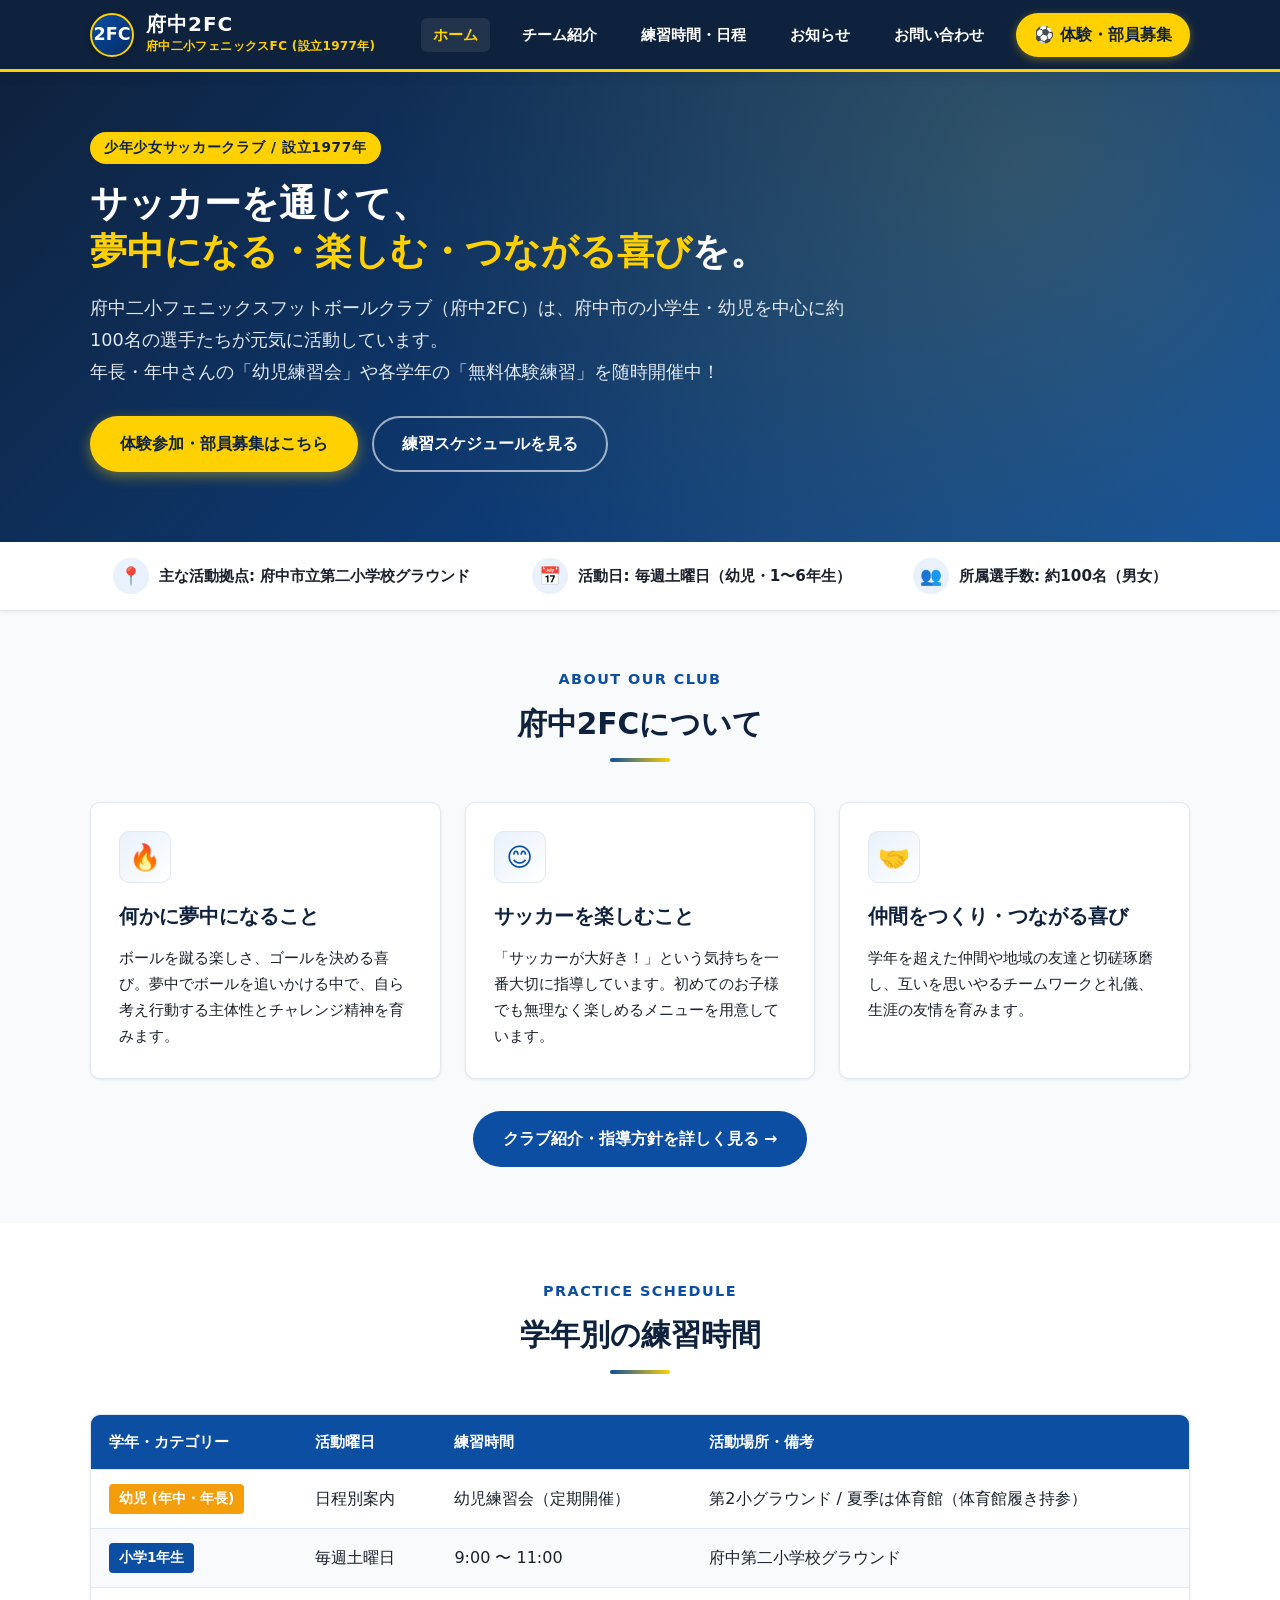
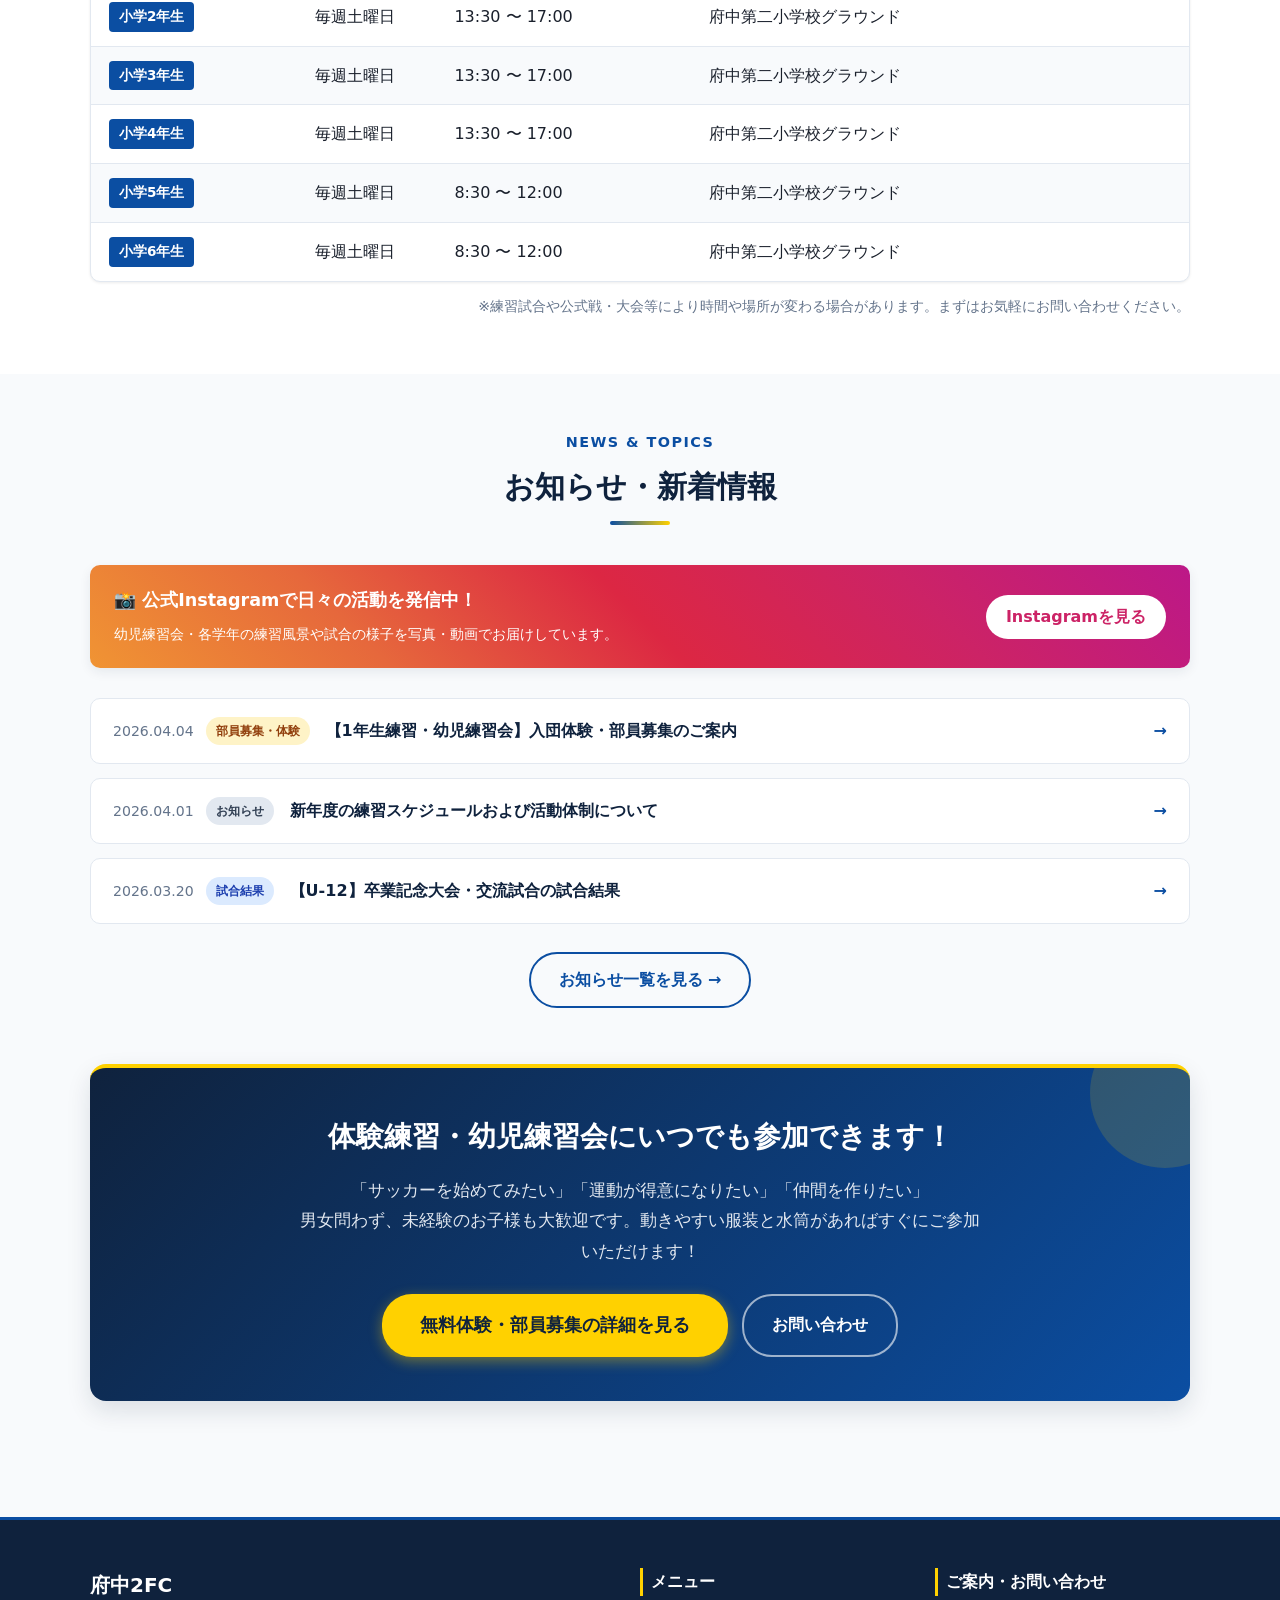
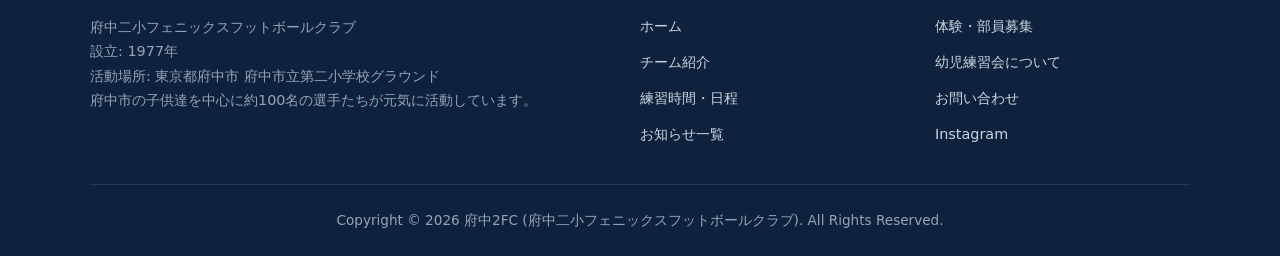
==== index.html @ 6b96bc2d "Add initial website pages for Fuchu 2FC Introduced the core HTML structure for the Fuchu 2FC website" ====
<!DOCTYPE html>
<html lang="ja">
<head>
  <meta charset="UTF-8">
  <meta name="viewport" content="width=device-width, initial-scale=1.0">
  <title>府中2FC | 府中二小フェニックスフットボールクラブ 公式サイト</title>
  <meta name="description" content="府中市の子供達を中心に約100名の選手が元気に活動中！設立1977年のフットボールチーム「府中2FC（府中第二フェニックス）」公式ホームページです。幼児練習会・学年別体験練習受付中！">
  <link rel="stylesheet" href="css/style.css">
</head>
<body>

  <!-- Header -->
  <header class="site-header">
    <div class="header-container">
      <a href="index.html" class="brand-logo">
        <div class="logo-badge">2FC</div>
        <div class="brand-text">
          <span class="club-name">府中2FC</span>
          <span class="club-sub">府中二小フェニックスFC (設立1977年)</span>
        </div>
      </a>
      <button class="mobile-toggle" aria-label="メニュー開閉" aria-expanded="false">☰</button>
      <nav>
        <ul class="nav-menu">
          <li><a href="index.html" class="nav-link active">ホーム</a></li>
          <li><a href="about.html" class="nav-link">チーム紹介</a></li>
          <li><a href="schedule.html" class="nav-link">練習時間・日程</a></li>
          <li><a href="news.html" class="nav-link">お知らせ</a></li>
          <li><a href="contact.html" class="nav-link">お問い合わせ</a></li>
          <li><a href="join.html" class="nav-cta">⚽ 体験・部員募集</a></li>
        </ul>
      </nav>
    </div>
  </header>

  <!-- Hero Section -->
  <section class="hero-section">
    <div class="container">
      <div class="hero-content">
        <span class="hero-badge">少年少女サッカークラブ / 設立1977年</span>
        <h1 class="hero-title">サッカーを通じて、<br><span>夢中になる・楽しむ・つながる喜び</span>を。</h1>
        <p class="hero-desc">
          府中二小フェニックスフットボールクラブ（府中2FC）は、府中市の小学生・幼児を中心に約100名の選手たちが元気に活動しています。<br>
          年長・年中さんの「幼児練習会」や各学年の「無料体験練習」を随時開催中！
        </p>
        <div class="hero-actions">
          <a href="join.html" class="btn btn-primary">体験参加・部員募集はこちら</a>
          <a href="schedule.html" class="btn btn-secondary">練習スケジュールを見る</a>
        </div>
      </div>
    </div>
  </section>

  <!-- Quick Info Bar -->
  <div class="quick-bar">
    <div class="container">
      <div class="quick-bar-inner">
        <div class="quick-item">
          <div class="quick-item-icon">📍</div>
          <span>主な活動拠点: 府中市立第二小学校グラウンド</span>
        </div>
        <div class="quick-item">
          <div class="quick-item-icon">📅</div>
          <span>活動日: 毎週土曜日（幼児・1〜6年生）</span>
        </div>
        <div class="quick-item">
          <div class="quick-item-icon">👥</div>
          <span>所属選手数: 約100名（男女）</span>
        </div>
      </div>
    </div>
  </div>

  <!-- Main Content -->
  <main>
    <!-- Club Concept / Features -->
    <section class="section">
      <div class="container">
        <div class="section-header">
          <div class="section-sub">About Our Club</div>
          <h2 class="section-title">府中2FCについて</h2>
        </div>

        <div class="grid-3">
          <div class="card">
            <div class="card-icon">🔥</div>
            <h3 class="card-title">何かに夢中になること</h3>
            <p class="card-text">
              ボールを蹴る楽しさ、ゴールを決める喜び。夢中でボールを追いかける中で、自ら考え行動する主体性とチャレンジ精神を育みます。
            </p>
          </div>
          <div class="card">
            <div class="card-icon">😊</div>
            <h3 class="card-title">サッカーを楽しむこと</h3>
            <p class="card-text">
              「サッカーが大好き！」という気持ちを一番大切に指導しています。初めてのお子様でも無理なく楽しめるメニューを用意しています。
            </p>
          </div>
          <div class="card">
            <div class="card-icon">🤝</div>
            <h3 class="card-title">仲間をつくり・つながる喜び</h3>
            <p class="card-text">
              学年を超えた仲間や地域の友達と切磋琢磨し、互いを思いやるチームワークと礼儀、生涯の友情を育みます。
            </p>
          </div>
        </div>

        <div style="text-align: center; margin-top: 32px;">
          <a href="about.html" class="btn btn-blue">クラブ紹介・指導方針を詳しく見る →</a>
        </div>
      </div>
    </section>

    <!-- Schedule Overview -->
    <section class="section section-alt">
      <div class="container">
        <div class="section-header">
          <div class="section-sub">Practice Schedule</div>
          <h2 class="section-title">学年別の練習時間</h2>
        </div>

        <div class="schedule-table-wrap">
          <table class="schedule-table">
            <thead>
              <tr>
                <th>学年・カテゴリー</th>
                <th>活動曜日</th>
                <th>練習時間</th>
                <th>活動場所・備考</th>
              </tr>
            </thead>
            <tbody>
              <tr>
                <td><span class="badge-grade badge-kids">幼児 (年中・年長)</span></td>
                <td>日程別案内</td>
                <td>幼児練習会（定期開催）</td>
                <td>第2小グラウンド / 夏季は体育館（体育館履き持参）</td>
              </tr>
              <tr>
                <td><span class="badge-grade">小学1年生</span></td>
                <td>毎週土曜日</td>
                <td>9:00 〜 11:00</td>
                <td>府中第二小学校グラウンド</td>
              </tr>
              <tr>
                <td><span class="badge-grade">小学2年生</span></td>
                <td>毎週土曜日</td>
                <td>13:30 〜 17:00</td>
                <td>府中第二小学校グラウンド</td>
              </tr>
              <tr>
                <td><span class="badge-grade">小学3年生</span></td>
                <td>毎週土曜日</td>
                <td>13:30 〜 17:00</td>
                <td>府中第二小学校グラウンド</td>
              </tr>
              <tr>
                <td><span class="badge-grade">小学4年生</span></td>
                <td>毎週土曜日</td>
                <td>13:30 〜 17:00</td>
                <td>府中第二小学校グラウンド</td>
              </tr>
              <tr>
                <td><span class="badge-grade">小学5年生</span></td>
                <td>毎週土曜日</td>
                <td>8:30 〜 12:00</td>
                <td>府中第二小学校グラウンド</td>
              </tr>
              <tr>
                <td><span class="badge-grade">小学6年生</span></td>
                <td>毎週土曜日</td>
                <td>8:30 〜 12:00</td>
                <td>府中第二小学校グラウンド</td>
              </tr>
            </tbody>
          </table>
        </div>
        <p style="font-size: 0.88rem; color: var(--text-muted); margin-top: 12px; text-align: right;">
          ※練習試合や公式戦・大会等により時間や場所が変わる場合があります。まずはお気軽にお問い合わせください。
        </p>
      </div>
    </section>

    <!-- News / Articles -->
    <section class="section">
      <div class="container">
        <div class="section-header">
          <div class="section-sub">News & Topics</div>
          <h2 class="section-title">お知らせ・新着情報</h2>
        </div>

        <!-- Instagram SNS Banner -->
        <div class="sns-banner">
          <div>
            <strong style="font-size: 1.1rem; display: block; margin-bottom: 4px;">📸 公式Instagramで日々の活動を発信中！</strong>
            <span style="font-size: 0.9rem;">幼児練習会・各学年の練習風景や試合の様子を写真・動画でお届けしています。</span>
          </div>
          <a href="https://www.instagram.com/" target="_blank" rel="noopener noreferrer">Instagramを見る</a>
        </div>

        <div class="news-list">
          <a href="posts/join-trial.html" class="news-item">
            <div class="news-meta">
              <span class="news-date">2026.04.04</span>
              <span class="news-tag tag-recruit">部員募集・体験</span>
            </div>
            <div class="news-title">【1年生練習・幼児練習会】入団体験・部員募集のご案内</div>
            <span class="news-arrow">→</span>
          </a>

          <a href="news.html" class="news-item">
            <div class="news-meta">
              <span class="news-date">2026.04.01</span>
              <span class="news-tag tag-info">お知らせ</span>
            </div>
            <div class="news-title">新年度の練習スケジュールおよび活動体制について</div>
            <span class="news-arrow">→</span>
          </a>

          <a href="news.html" class="news-item">
            <div class="news-meta">
              <span class="news-date">2026.03.20</span>
              <span class="news-tag tag-match">試合結果</span>
            </div>
            <div class="news-title">【U-12】卒業記念大会・交流試合の試合結果</div>
            <span class="news-arrow">→</span>
          </a>
        </div>

        <div style="text-align: center; margin-top: 28px;">
          <a href="news.html" class="btn btn-secondary" style="color: var(--primary); border-color: var(--primary);">お知らせ一覧を見る →</a>
        </div>
      </div>
    </section>

    <!-- CTA Section -->
    <section class="section" style="padding-top: 0;">
      <div class="container">
        <div class="cta-box">
          <h2 class="cta-title">体験練習・幼児練習会にいつでも参加できます！</h2>
          <p class="cta-text">
            「サッカーを始めてみたい」「運動が得意になりたい」「仲間を作りたい」<br>
            男女問わず、未経験のお子様も大歓迎です。動きやすい服装と水筒があればすぐにご参加いただけます！
          </p>
          <div style="display: flex; justify-content: center; gap: 14px; flex-wrap: wrap;">
            <a href="join.html" class="btn btn-primary" style="font-size: 1.1rem; padding: 14px 36px;">無料体験・部員募集の詳細を見る</a>
            <a href="contact.html" class="btn btn-secondary">お問い合わせ</a>
          </div>
        </div>
      </div>
    </section>
  </main>

  <!-- Footer -->
  <footer class="site-footer">
    <div class="container">
      <div class="footer-grid">
        <div class="footer-brand">
          <h3>府中2FC</h3>
          <p>
            府中二小フェニックスフットボールクラブ<br>
            設立: 1977年<br>
            活動場所: 東京都府中市 府中市立第二小学校グラウンド<br>
            府中市の子供達を中心に約100名の選手たちが元気に活動しています。
          </p>
        </div>
        <div>
          <h4 class="footer-heading">メニュー</h4>
          <ul class="footer-links">
            <li><a href="index.html">ホーム</a></li>
            <li><a href="about.html">チーム紹介</a></li>
            <li><a href="schedule.html">練習時間・日程</a></li>
            <li><a href="news.html">お知らせ一覧</a></li>
          </ul>
        </div>
        <div>
          <h4 class="footer-heading">ご案内・お問い合わせ</h4>
          <ul class="footer-links">
            <li><a href="join.html">体験・部員募集</a></li>
            <li><a href="posts/join-trial.html">幼児練習会について</a></li>
            <li><a href="contact.html">お問い合わせ</a></li>
            <li><a href="https://www.instagram.com/" target="_blank" rel="noopener noreferrer">Instagram</a></li>
          </ul>
        </div>
      </div>
      <div class="footer-bottom">
        <p>Copyright &copy; 2026 府中2FC (府中二小フェニックスフットボールクラブ). All Rights Reserved.</p>
      </div>
    </div>
  </footer>

  <script src="js/main.js"></script>
</body>
</html>
---- css/style.css ----
/* ==========================================================================
   府中2FC (府中第二フェニックス) 公式ホームページ スタイルシート
   カラーパレット:
   - Primary: #0B4EA2 (Phoenix Royal Blue)
   - Secondary: #FFD100 (Phoenix Yellow)
   - Accent Dark: #0F223D (Deep Navy)
   - Base Dark: #1A202C (Charcoal Text)
   - Base Light: #F8FAFC (Light Gray BG)
   - Border: #E2E8F0
   ========================================================================== */

:root {
  --primary: #0B4EA2;
  --primary-hover: #083c7d;
  --primary-light: #e8f1fc;
  --secondary: #FFD100;
  --secondary-hover: #e6bd00;
  --accent-dark: #0F223D;
  --text-main: #1A202C;
  --text-muted: #64748B;
  --bg-light: #F8FAFC;
  --bg-white: #FFFFFF;
  --border-color: #E2E8F0;
  --success: #2E7D32;
  --shadow-sm: 0 1px 3px rgba(0, 0, 0, 0.08);
  --shadow-md: 0 4px 12px rgba(15, 34, 61, 0.08);
  --shadow-lg: 0 10px 25px rgba(15, 34, 61, 0.12);
  --radius-sm: 6px;
  --radius-md: 10px;
  --radius-lg: 16px;
  --font-family: system-ui, -apple-system, BlinkMacSystemFont, "Segoe UI", Roboto, "Hiragino Sans", "Noto Sans JP", sans-serif;
}

*, *::before, *::after {
  box-sizing: border-box;
  margin: 0;
  padding: 0;
}

body {
  font-family: var(--font-family);
  color: var(--text-main);
  background-color: var(--bg-light);
  line-height: 1.75;
  font-size: 16px;
  -webkit-font-smoothing: antialiased;
}

a {
  color: var(--primary);
  text-decoration: none;
  transition: all 0.2s ease;
}

a:hover {
  color: var(--primary-hover);
}

img {
  max-width: 100%;
  height: auto;
  display: block;
}

ul, ol {
  list-style-position: inside;
}

.container {
  width: 100%;
  max-width: 1140px;
  margin: 0 auto;
  padding: 0 20px;
}

/* ==========================================================================
   Header & Navigation
   ========================================================================== */
.site-header {
  background-color: var(--accent-dark);
  position: sticky;
  top: 0;
  z-index: 100;
  box-shadow: var(--shadow-md);
  border-bottom: 3px solid var(--secondary);
}

.header-container {
  display: flex;
  align-items: center;
  justify-content: space-between;
  padding: 12px 20px;
  max-width: 1140px;
  margin: 0 auto;
}

.brand-logo {
  display: flex;
  align-items: center;
  gap: 12px;
  text-decoration: none;
}

.logo-badge {
  background: linear-gradient(135deg, var(--primary), #002b66);
  border: 2px solid var(--secondary);
  color: #fff;
  font-weight: 900;
  font-size: 1.1rem;
  width: 44px;
  height: 44px;
  border-radius: 50%;
  display: flex;
  align-items: center;
  justify-content: center;
  box-shadow: 0 2px 6px rgba(0,0,0,0.3);
}

.brand-text {
  display: flex;
  flex-direction: column;
}

.club-name {
  color: #FFFFFF;
  font-weight: 800;
  font-size: 1.25rem;
  letter-spacing: 0.05em;
  line-height: 1.2;
}

.club-sub {
  color: var(--secondary);
  font-size: 0.75rem;
  font-weight: 600;
  letter-spacing: 0.03em;
}

/* Navigation Menu */
.nav-menu {
  display: flex;
  align-items: center;
  gap: 20px;
  list-style: none;
}

.nav-link {
  color: #FFFFFF;
  font-weight: 600;
  font-size: 0.95rem;
  padding: 8px 12px;
  border-radius: var(--radius-sm);
  transition: all 0.2s ease;
}

.nav-link:hover, .nav-link.active {
  color: var(--secondary);
  background-color: rgba(255, 255, 255, 0.08);
}

.nav-cta {
  background-color: var(--secondary);
  color: var(--accent-dark) !important;
  font-weight: 700;
  padding: 8px 18px;
  border-radius: 30px;
  display: inline-flex;
  align-items: center;
  gap: 6px;
  box-shadow: 0 2px 8px rgba(255, 209, 0, 0.35);
  transition: transform 0.2s, background-color 0.2s;
}

.nav-cta:hover {
  background-color: var(--secondary-hover);
  transform: translateY(-2px);
}

/* Mobile Menu Toggle */
.mobile-toggle {
  display: none;
  background: none;
  border: none;
  color: #fff;
  font-size: 1.6rem;
  cursor: pointer;
  padding: 6px;
}

/* ==========================================================================
   Hero Section
   ========================================================================== */
.hero-section {
  background: linear-gradient(135deg, var(--accent-dark) 0%, var(--primary) 100%);
  color: #FFFFFF;
  padding: 60px 0 70px;
  position: relative;
  overflow: hidden;
}

.hero-section::before {
  content: "";
  position: absolute;
  top: 0; left: 0; right: 0; bottom: 0;
  background: radial-gradient(circle at 80% 20%, rgba(255, 209, 0, 0.15) 0%, transparent 60%);
  pointer-events: none;
}

.hero-content {
  position: relative;
  z-index: 2;
  max-width: 780px;
}

.hero-badge {
  display: inline-block;
  background-color: var(--secondary);
  color: var(--accent-dark);
  font-weight: 800;
  font-size: 0.85rem;
  padding: 4px 14px;
  border-radius: 20px;
  margin-bottom: 16px;
  text-transform: uppercase;
  letter-spacing: 0.05em;
}

.hero-title {
  font-size: 2.3rem;
  font-weight: 900;
  line-height: 1.3;
  margin-bottom: 18px;
  color: #FFFFFF;
}

.hero-title span {
  color: var(--secondary);
}

.hero-desc {
  font-size: 1.1rem;
  line-height: 1.8;
  margin-bottom: 28px;
  color: #E2E8F0;
}

.hero-actions {
  display: flex;
  flex-wrap: wrap;
  gap: 14px;
}

.btn {
  display: inline-flex;
  align-items: center;
  justify-content: center;
  font-weight: 700;
  font-size: 1rem;
  padding: 12px 28px;
  border-radius: 30px;
  text-decoration: none;
  transition: all 0.2s ease;
  cursor: pointer;
  border: 2px solid transparent;
  min-height: 48px;
}

.btn-primary {
  background-color: var(--secondary);
  color: var(--accent-dark);
  box-shadow: 0 4px 14px rgba(255, 209, 0, 0.4);
}

.btn-primary:hover {
  background-color: var(--secondary-hover);
  color: var(--accent-dark);
  transform: translateY(-2px);
}

.btn-secondary {
  background-color: transparent;
  color: #FFFFFF;
  border-color: rgba(255, 255, 255, 0.6);
}

.btn-secondary:hover {
  background-color: rgba(255, 255, 255, 0.15);
  color: #FFFFFF;
  border-color: #FFFFFF;
}

.btn-blue {
  background-color: var(--primary);
  color: #FFFFFF;
}

.btn-blue:hover {
  background-color: var(--primary-hover);
  color: #FFFFFF;
}

/* ==========================================================================
   Quick Info Bar
   ========================================================================== */
.quick-bar {
  background-color: #FFFFFF;
  border-bottom: 1px solid var(--border-color);
  padding: 16px 0;
  box-shadow: var(--shadow-sm);
}

.quick-bar-inner {
  display: flex;
  flex-wrap: wrap;
  align-items: center;
  justify-content: space-around;
  gap: 16px;
  text-align: center;
}

.quick-item {
  display: flex;
  align-items: center;
  gap: 10px;
  font-size: 0.95rem;
  font-weight: 600;
}

.quick-item-icon {
  width: 36px;
  height: 36px;
  background-color: var(--primary-light);
  color: var(--primary);
  border-radius: 50%;
  display: flex;
  align-items: center;
  justify-content: center;
  font-size: 1.1rem;
}

/* ==========================================================================
   Section Styles
   ========================================================================== */
.section {
  padding: 56px 0;
}

.section-alt {
  background-color: #FFFFFF;
}

.section-header {
  text-align: center;
  margin-bottom: 40px;
}

.section-sub {
  color: var(--primary);
  font-weight: 700;
  font-size: 0.9rem;
  letter-spacing: 0.1em;
  text-transform: uppercase;
  margin-bottom: 6px;
}

.section-title {
  font-size: 1.85rem;
  font-weight: 800;
  color: var(--accent-dark);
  position: relative;
  display: inline-block;
  padding-bottom: 12px;
}

.section-title::after {
  content: "";
  position: absolute;
  bottom: 0;
  left: 50%;
  transform: translateX(-50%);
  width: 60px;
  height: 4px;
  background: linear-gradient(90deg, var(--primary), var(--secondary));
  border-radius: 2px;
}

/* ==========================================================================
   Cards & Grids
   ========================================================================== */
.grid-2 {
  display: grid;
  grid-template-columns: repeat(auto-fit, minmax(300px, 1fr));
  gap: 24px;
}

.grid-3 {
  display: grid;
  grid-template-columns: repeat(auto-fit, minmax(280px, 1fr));
  gap: 24px;
}

.card {
  background-color: #FFFFFF;
  border-radius: var(--radius-md);
  padding: 28px;
  border: 1px solid var(--border-color);
  box-shadow: var(--shadow-sm);
  transition: transform 0.2s, box-shadow 0.2s;
}

.card:hover {
  transform: translateY(-3px);
  box-shadow: var(--shadow-md);
}

.card-icon {
  width: 52px;
  height: 52px;
  background: linear-gradient(135deg, var(--primary-light), #fff);
  color: var(--primary);
  border-radius: var(--radius-md);
  display: flex;
  align-items: center;
  justify-content: center;
  font-size: 1.6rem;
  margin-bottom: 16px;
  border: 1px solid var(--border-color);
}

.card-title {
  font-size: 1.25rem;
  font-weight: 700;
  color: var(--accent-dark);
  margin-bottom: 12px;
}

.card-text {
  color: var(--text-main);
  font-size: 0.95rem;
  line-height: 1.7;
}

/* Timetable Table */
.schedule-table-wrap {
  overflow-x: auto;
  background-color: #FFFFFF;
  border-radius: var(--radius-md);
  border: 1px solid var(--border-color);
  box-shadow: var(--shadow-sm);
}

.schedule-table {
  width: 100%;
  border-collapse: collapse;
  text-align: left;
  min-width: 560px;
}

.schedule-table th, .schedule-table td {
  padding: 14px 18px;
  border-bottom: 1px solid var(--border-color);
}

.schedule-table th {
  background-color: var(--primary);
  color: #FFFFFF;
  font-weight: 700;
  font-size: 0.95rem;
}

.schedule-table tr:last-child td {
  border-bottom: none;
}

.schedule-table tr:nth-child(even) td {
  background-color: var(--bg-light);
}

.badge-grade {
  display: inline-block;
  background-color: var(--primary);
  color: #FFFFFF;
  padding: 3px 10px;
  border-radius: 4px;
  font-size: 0.85rem;
  font-weight: 700;
}

.badge-kids {
  background-color: #f59e0b;
}

/* ==========================================================================
   News / Posts List
   ========================================================================== */
.news-list {
  display: flex;
  flex-direction: column;
  gap: 14px;
}

.news-item {
  background-color: #FFFFFF;
  border: 1px solid var(--border-color);
  border-radius: var(--radius-md);
  padding: 18px 22px;
  display: flex;
  align-items: center;
  justify-content: space-between;
  gap: 16px;
  transition: all 0.2s ease;
  text-decoration: none;
}

.news-item:hover {
  border-color: var(--primary);
  box-shadow: var(--shadow-sm);
  transform: translateX(4px);
}

.news-meta {
  display: flex;
  align-items: center;
  gap: 12px;
  flex-shrink: 0;
}

.news-date {
  color: var(--text-muted);
  font-size: 0.88rem;
  font-weight: 500;
}

.news-tag {
  font-size: 0.78rem;
  font-weight: 700;
  padding: 3px 10px;
  border-radius: 20px;
}

.tag-recruit {
  background-color: #FEF3C7;
  color: #92400E;
}

.tag-match {
  background-color: #DBEAFE;
  color: #1E40AF;
}

.tag-info {
  background-color: #E2E8F0;
  color: #334155;
}

.news-title {
  font-size: 1rem;
  font-weight: 700;
  color: var(--accent-dark);
  flex-grow: 1;
}

.news-arrow {
  color: var(--primary);
  font-weight: bold;
}

/* ==========================================================================
   Call to Action (CTA) Box
   ========================================================================== */
.cta-box {
  background: linear-gradient(135deg, var(--accent-dark), var(--primary));
  color: #FFFFFF;
  border-radius: var(--radius-lg);
  padding: 44px 32px;
  text-align: center;
  position: relative;
  overflow: hidden;
  box-shadow: var(--shadow-lg);
  border-top: 4px solid var(--secondary);
}

.cta-box::before {
  content: "";
  position: absolute;
  top: -50px; right: -50px;
  width: 150px; height: 150px;
  background-color: rgba(255, 209, 0, 0.15);
  border-radius: 50%;
}

.cta-title {
  font-size: 1.75rem;
  font-weight: 800;
  margin-bottom: 14px;
  color: #FFFFFF;
}

.cta-text {
  font-size: 1.05rem;
  color: #E2E8F0;
  max-width: 680px;
  margin: 0 auto 28px;
  line-height: 1.8;
}

/* ==========================================================================
   Footer
   ========================================================================== */
.site-footer {
  background-color: var(--accent-dark);
  color: #94A3B8;
  padding: 48px 0 24px;
  border-top: 3px solid var(--primary);
  margin-top: 60px;
}

.footer-grid {
  display: grid;
  grid-template-columns: 2fr 1fr 1fr;
  gap: 40px;
  margin-bottom: 36px;
}

.footer-brand h3 {
  color: #FFFFFF;
  font-size: 1.25rem;
  font-weight: 800;
  margin-bottom: 12px;
}

.footer-brand p {
  font-size: 0.9rem;
  line-height: 1.7;
}

.footer-heading {
  color: #FFFFFF;
  font-size: 1rem;
  font-weight: 700;
  margin-bottom: 16px;
  border-left: 3px solid var(--secondary);
  padding-left: 8px;
}

.footer-links {
  list-style: none;
  display: flex;
  flex-direction: column;
  gap: 8px;
}

.footer-links a {
  color: #CBD5E1;
  font-size: 0.9rem;
  transition: color 0.2s;
}

.footer-links a:hover {
  color: var(--secondary);
}

.footer-bottom {
  text-align: center;
  padding-top: 24px;
  border-top: 1px solid rgba(255, 255, 255, 0.1);
  font-size: 0.85rem;
}

/* ==========================================================================
   Page Specific Details & Content Sections
   ========================================================================== */
.page-header {
  background: linear-gradient(135deg, var(--accent-dark), var(--primary));
  color: #FFFFFF;
  padding: 40px 0;
  text-align: center;
  border-bottom: 3px solid var(--secondary);
}

.page-header h1 {
  font-size: 2rem;
  font-weight: 800;
  margin-bottom: 8px;
}

.page-header p {
  color: #E2E8F0;
  font-size: 1rem;
}

.content-block {
  background-color: #FFFFFF;
  border-radius: var(--radius-md);
  padding: 32px;
  margin-bottom: 28px;
  border: 1px solid var(--border-color);
  box-shadow: var(--shadow-sm);
}

.content-block h2 {
  font-size: 1.4rem;
  font-weight: 800;
  color: var(--accent-dark);
  margin-bottom: 16px;
  padding-bottom: 8px;
  border-bottom: 2px solid var(--primary-light);
}

.content-block h3 {
  font-size: 1.15rem;
  font-weight: 700;
  color: var(--primary);
  margin: 20px 0 10px;
}

/* Instagram Highlight Banner */
.sns-banner {
  background: linear-gradient(45deg, #f09433 0%, #e6683c 25%, #dc2743 50%, #cc2366 75%, #bc1888 100%);
  color: #FFFFFF;
  padding: 20px 24px;
  border-radius: var(--radius-md);
  display: flex;
  align-items: center;
  justify-content: space-between;
  gap: 16px;
  margin-bottom: 30px;
  box-shadow: var(--shadow-md);
}

.sns-banner a {
  background-color: #FFFFFF;
  color: #cc2366;
  font-weight: 800;
  padding: 8px 20px;
  border-radius: 30px;
}

.sns-banner a:hover {
  background-color: #F8FAFC;
  transform: translateY(-2px);
}

/* ==========================================================================
   Responsive Breakpoints
   ========================================================================== */
@media (max-width: 868px) {
  .nav-menu {
    display: none;
    flex-direction: column;
    position: absolute;
    top: 100%;
    left: 0;
    right: 0;
    background-color: var(--accent-dark);
    padding: 20px;
    gap: 12px;
    border-top: 1px solid rgba(255, 255, 255, 0.1);
    box-shadow: var(--shadow-lg);
  }

  .nav-menu.is-active {
    display: flex;
  }

  .mobile-toggle {
    display: block;
  }

  .hero-title {
    font-size: 1.8rem;
  }

  .footer-grid {
    grid-template-columns: 1fr;
    gap: 24px;
  }

  .news-item {
    flex-direction: column;
    align-items: flex-start;
  }
}
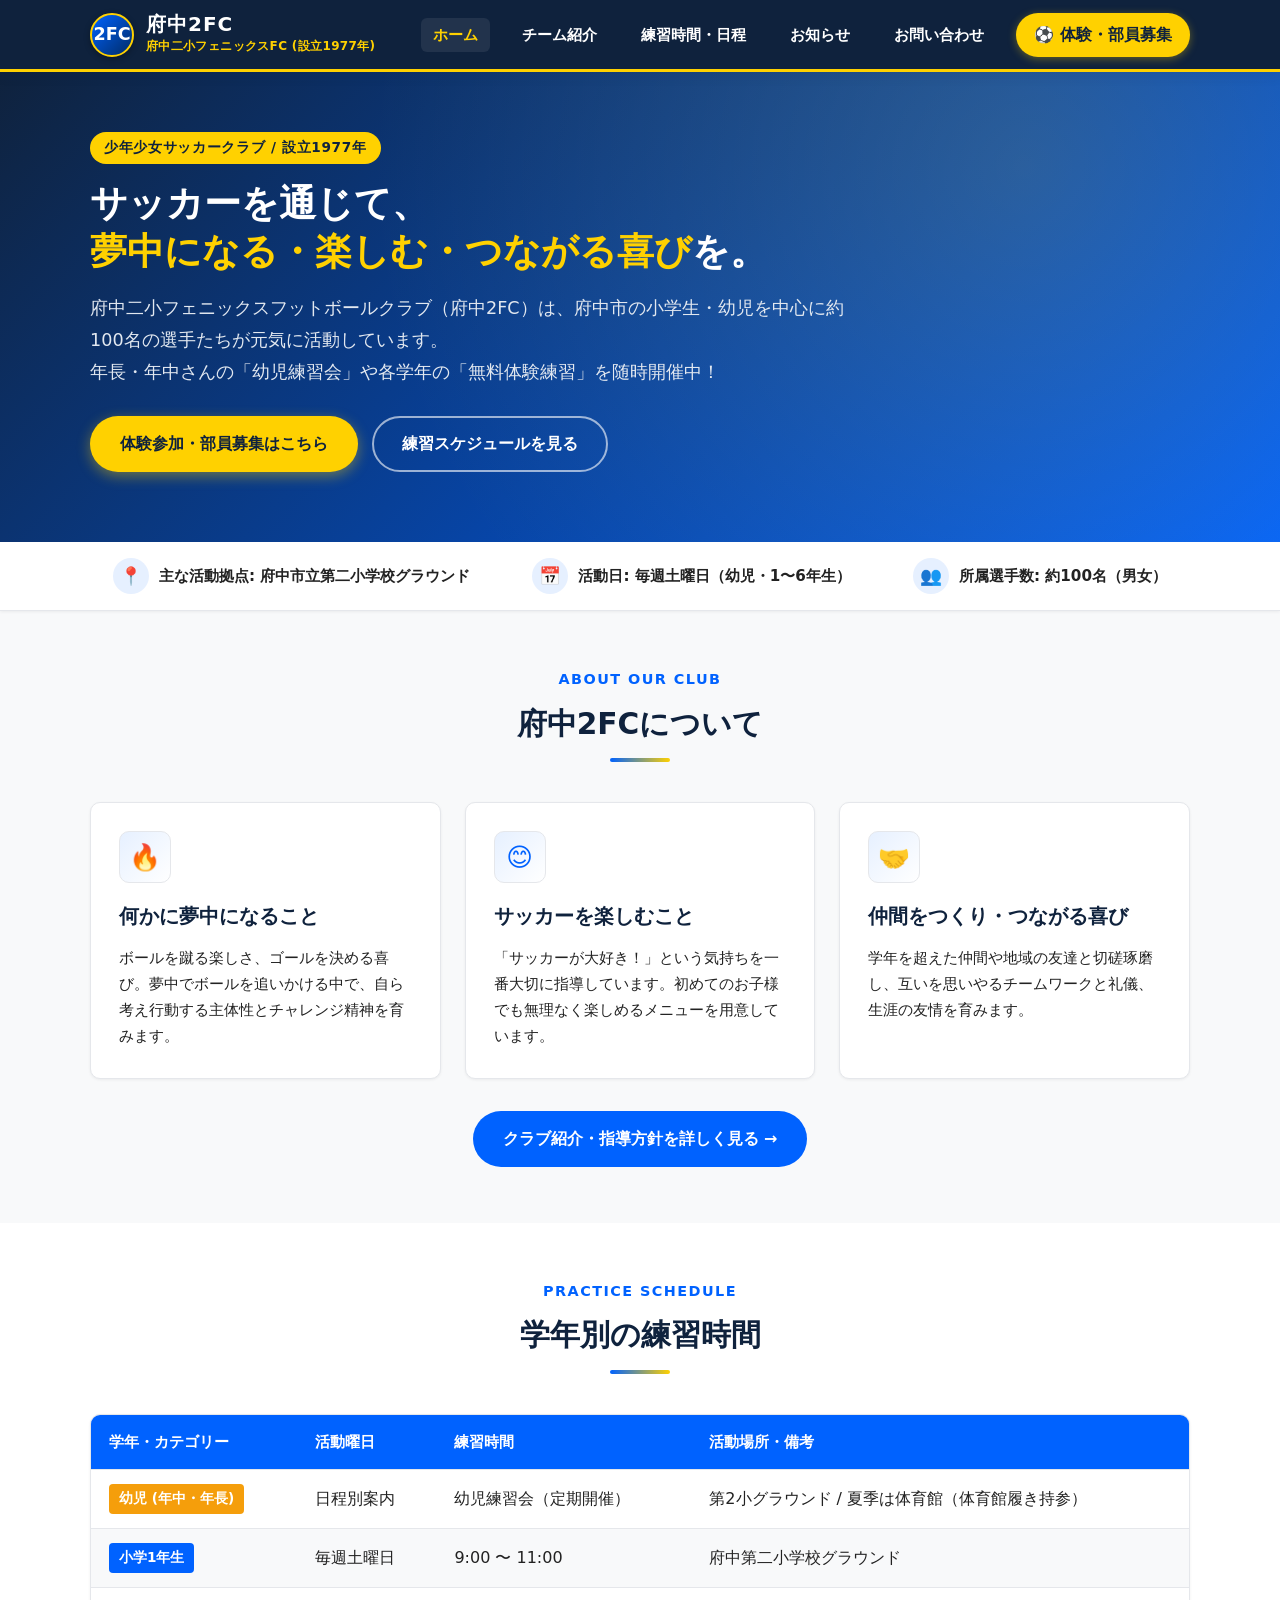
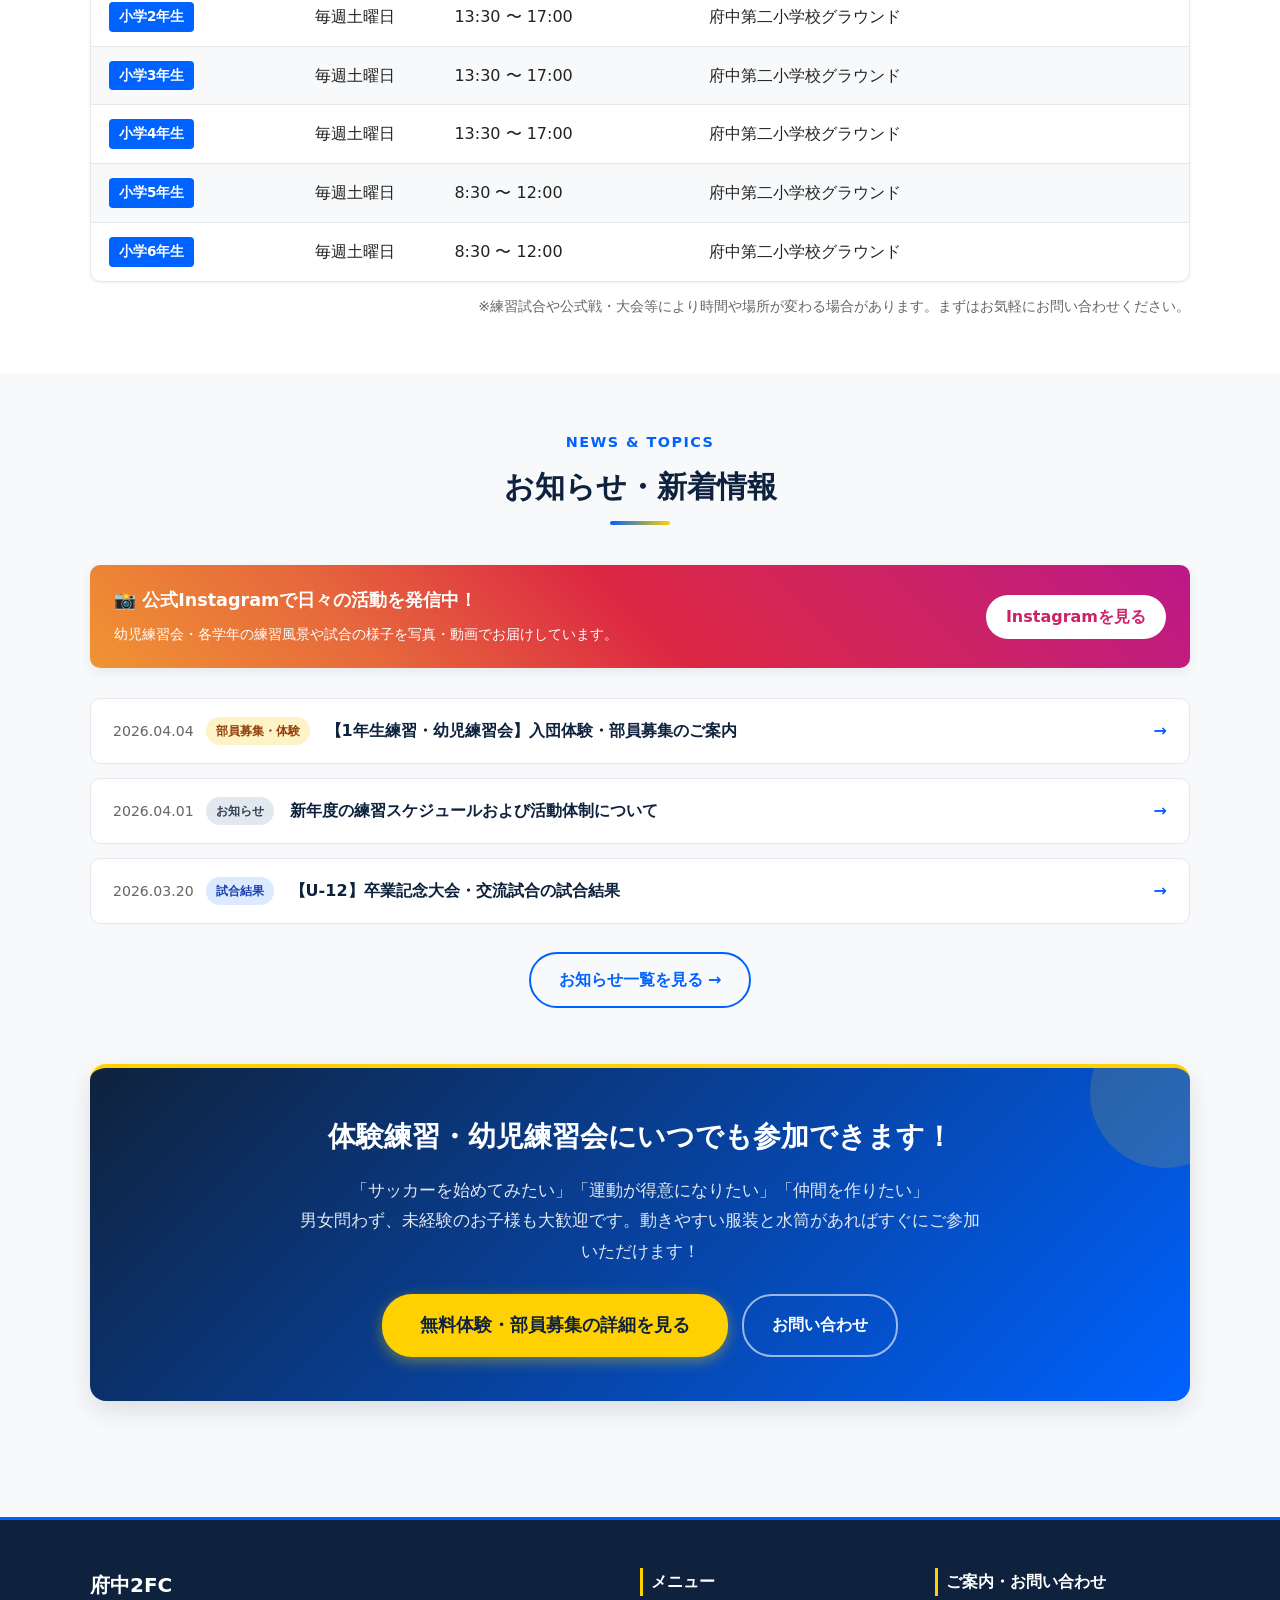
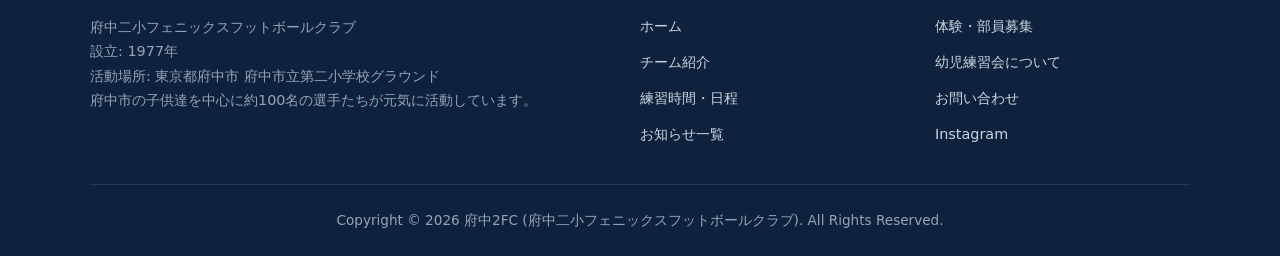
==== commit 5f8dcf76: "deploy: sync from hp-proc (41f7892)" ====
--- a/index.html
+++ b/index.html
@@ -123,10 +123,10 @@
           <table class="schedule-table">
             <thead>
               <tr>
-                <th>学年・カテゴリー</th>
-                <th>活動曜日</th>
-                <th>練習時間</th>
-                <th>活動場所・備考</th>
+                <th scope="col">学年・カテゴリー</th>
+                <th scope="col">活動曜日</th>
+                <th scope="col">練習時間</th>
+                <th scope="col">活動場所・備考</th>
               </tr>
             </thead>
             <tbody>
@@ -199,6 +199,7 @@
         </div>
 
         <div class="news-list">
+          <!-- POSTS:START -->
           <a href="posts/join-trial.html" class="news-item">
             <div class="news-meta">
               <span class="news-date">2026.04.04</span>
@@ -225,6 +226,7 @@
             <div class="news-title">【U-12】卒業記念大会・交流試合の試合結果</div>
             <span class="news-arrow">→</span>
           </a>
+          <!-- POSTS:END -->
         </div>
 
         <div style="text-align: center; margin-top: 28px;">
--- a/css/style.css
+++ b/css/style.css
@@ -1,28 +1,30 @@
 /* ==========================================================================
    府中2FC (府中第二フェニックス) 公式ホームページ スタイルシート
    カラーパレット:
-   - Primary: #0B4EA2 (Phoenix Royal Blue)
+   - Primary: #0062FF (Phoenix Vivid Blue)
    - Secondary: #FFD100 (Phoenix Yellow)
    - Accent Dark: #0F223D (Deep Navy)
-   - Base Dark: #1A202C (Charcoal Text)
-   - Base Light: #F8FAFC (Light Gray BG)
-   - Border: #E2E8F0
+   - Base Dark: #222222 (Modern Charcoal Text)
+   - Text Muted: #666666 (Slate Gray)
+   - Base Light: #F8F9FA (Soft Gray BG)
+   - Base White: #FFFFFF (Pure White)
+   - Border: #E5E7EB
    ========================================================================== */
 
 :root {
-  --primary: #0B4EA2;
-  --primary-hover: #083c7d;
-  --primary-light: #e8f1fc;
+  --primary: #0062FF;
+  --primary-hover: #004ecc;
+  --primary-light: #e6f0ff;
   --secondary: #FFD100;
   --secondary-hover: #e6bd00;
   --accent-dark: #0F223D;
-  --text-main: #1A202C;
-  --text-muted: #64748B;
-  --bg-light: #F8FAFC;
+  --text-main: #222222;
+  --text-muted: #666666;
+  --bg-light: #F8F9FA;
   --bg-white: #FFFFFF;
-  --border-color: #E2E8F0;
+  --border-color: #E5E7EB;
   --success: #2E7D32;
-  --shadow-sm: 0 1px 3px rgba(0, 0, 0, 0.08);
+  --shadow-sm: 0 1px 3px rgba(0, 0, 0, 0.06);
   --shadow-md: 0 4px 12px rgba(15, 34, 61, 0.08);
   --shadow-lg: 0 10px 25px rgba(15, 34, 61, 0.12);
   --radius-sm: 6px;
@@ -38,12 +40,13 @@
 }
 
 body {
-  font-family: var(--font-family);
+  font-family: var(--font-family), sans-serif;
   color: var(--text-main);
   background-color: var(--bg-light);
   line-height: 1.75;
   font-size: 16px;
   -webkit-font-smoothing: antialiased;
+  -moz-osx-font-smoothing: grayscale;
 }
 
 a {
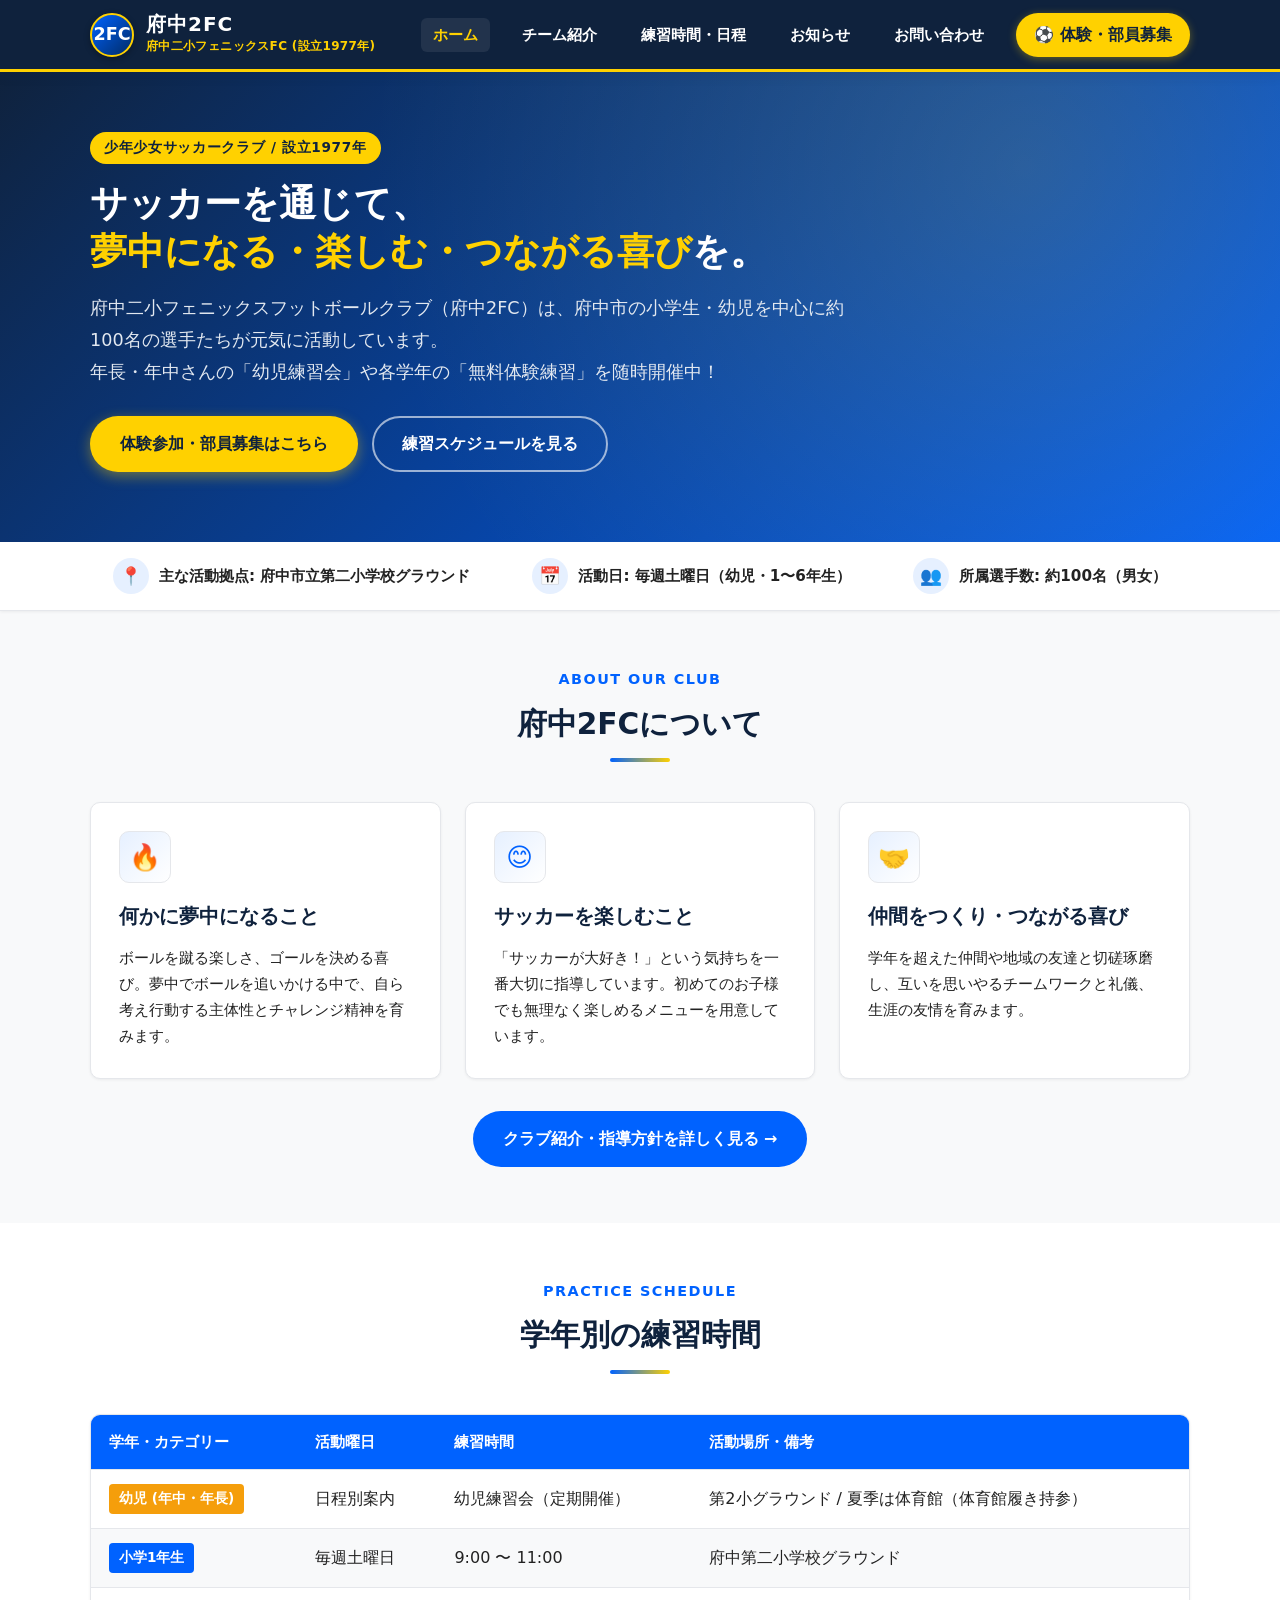
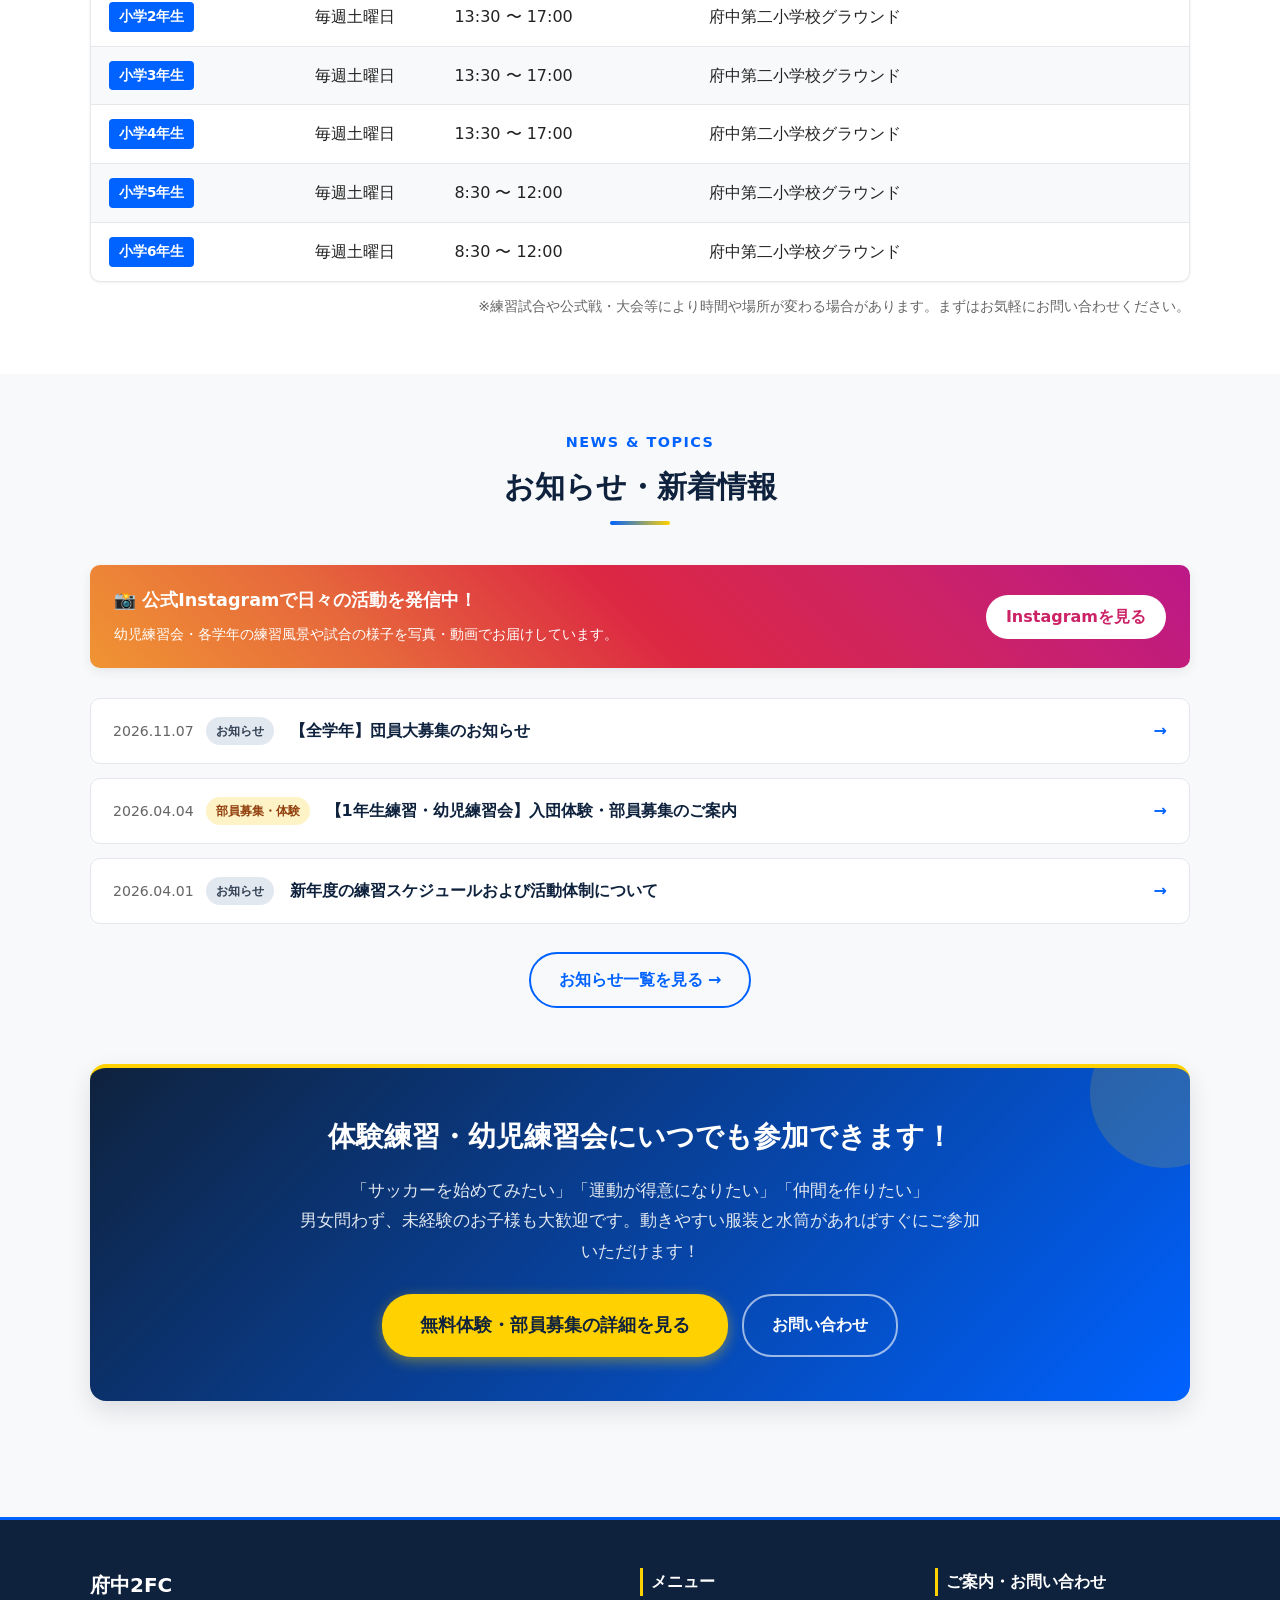
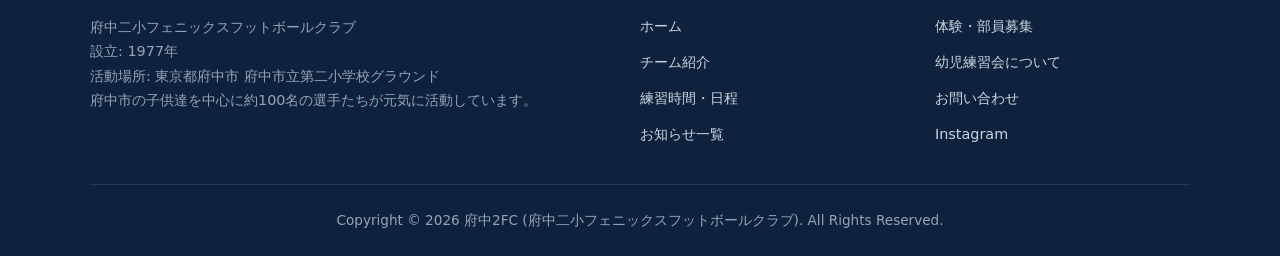
==== commit bf862516: "deploy: sync from hp-proc (9d56aa5)" ====
--- a/index.html
+++ b/index.html
@@ -200,6 +200,15 @@
 
         <div class="news-list">
           <!-- POSTS:START -->
+          <a href="posts/20261107-recruit-2026.html" class="news-item">
+          <div class="news-meta">
+            <span class="news-date">2026.11.07</span>
+            <span class="news-tag tag-info">お知らせ</span>
+          </div>
+          <div class="news-title">【全学年】団員大募集のお知らせ</div>
+          <span class="news-arrow">→</span>
+        </a>
+
           <a href="posts/join-trial.html" class="news-item">
             <div class="news-meta">
               <span class="news-date">2026.04.04</span>
@@ -215,15 +224,6 @@
               <span class="news-tag tag-info">お知らせ</span>
             </div>
             <div class="news-title">新年度の練習スケジュールおよび活動体制について</div>
-            <span class="news-arrow">→</span>
-          </a>
-
-          <a href="news.html" class="news-item">
-            <div class="news-meta">
-              <span class="news-date">2026.03.20</span>
-              <span class="news-tag tag-match">試合結果</span>
-            </div>
-            <div class="news-title">【U-12】卒業記念大会・交流試合の試合結果</div>
             <span class="news-arrow">→</span>
           </a>
           <!-- POSTS:END -->
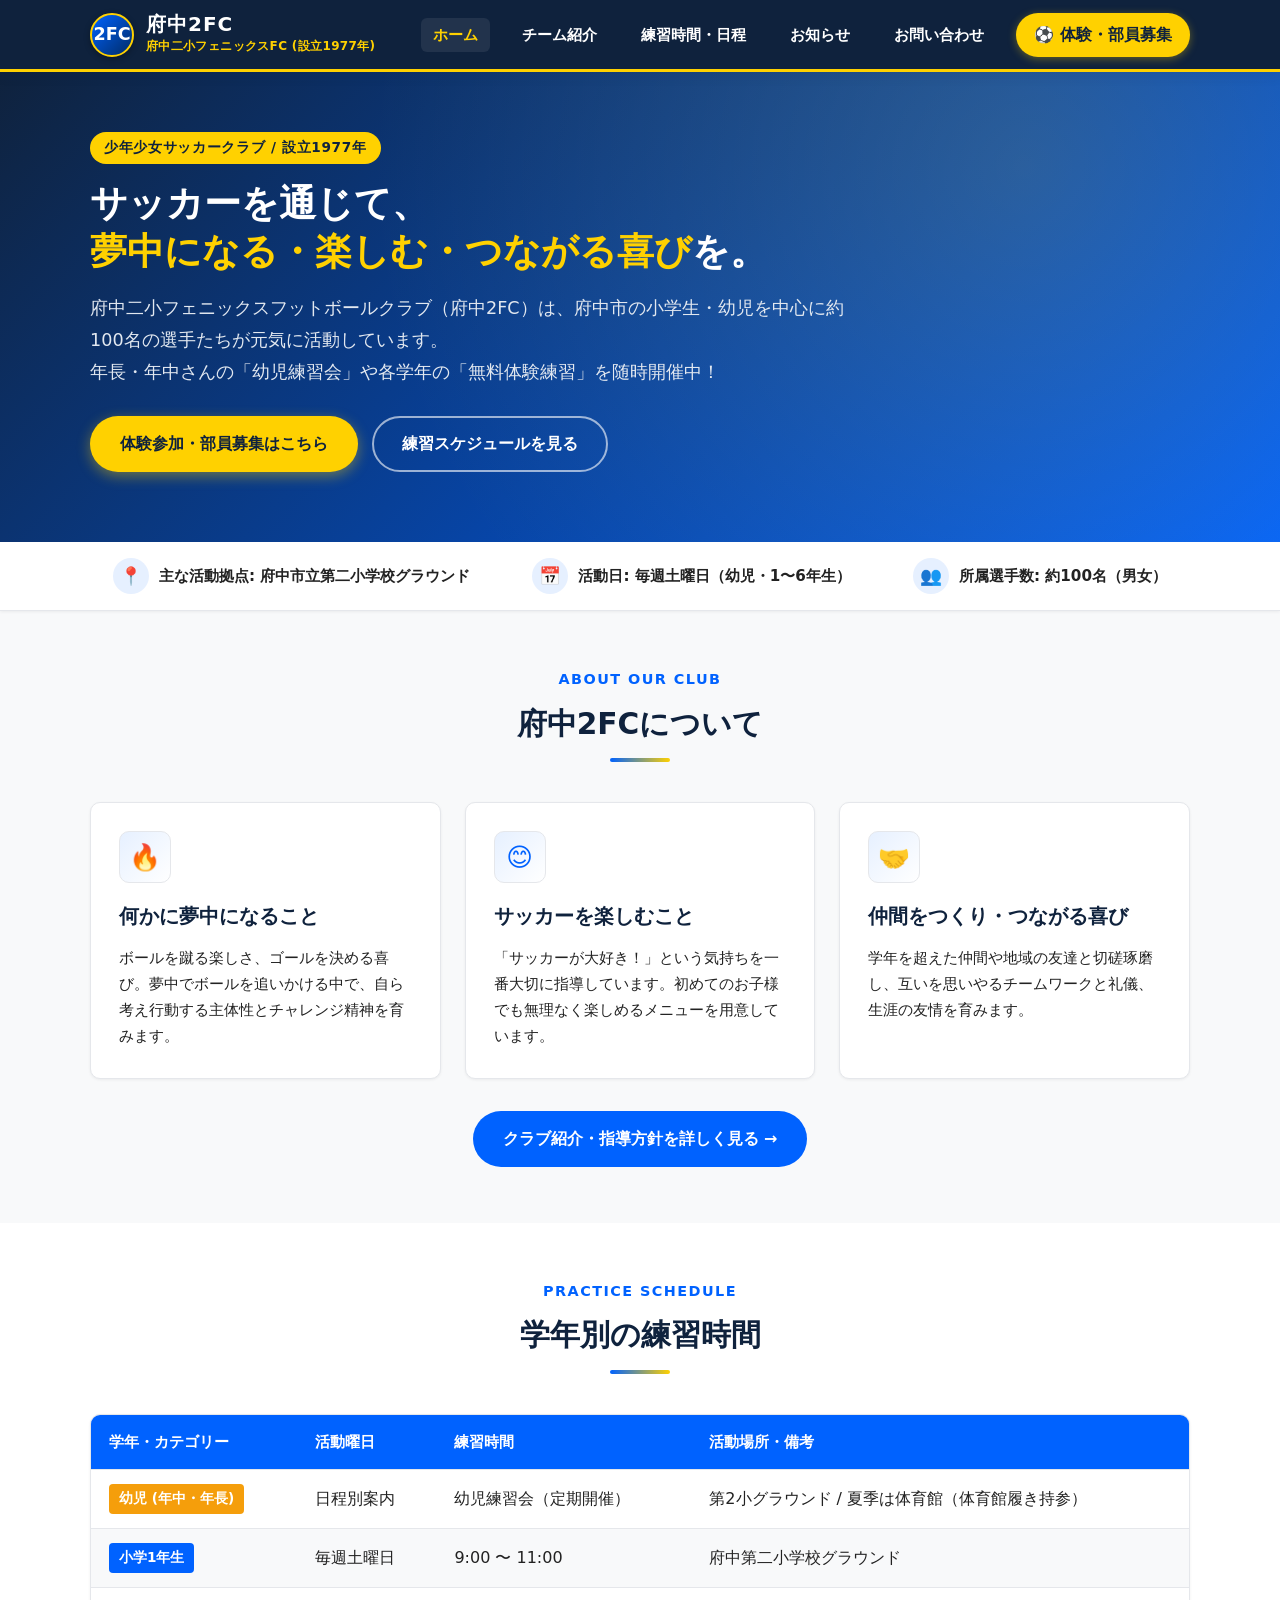
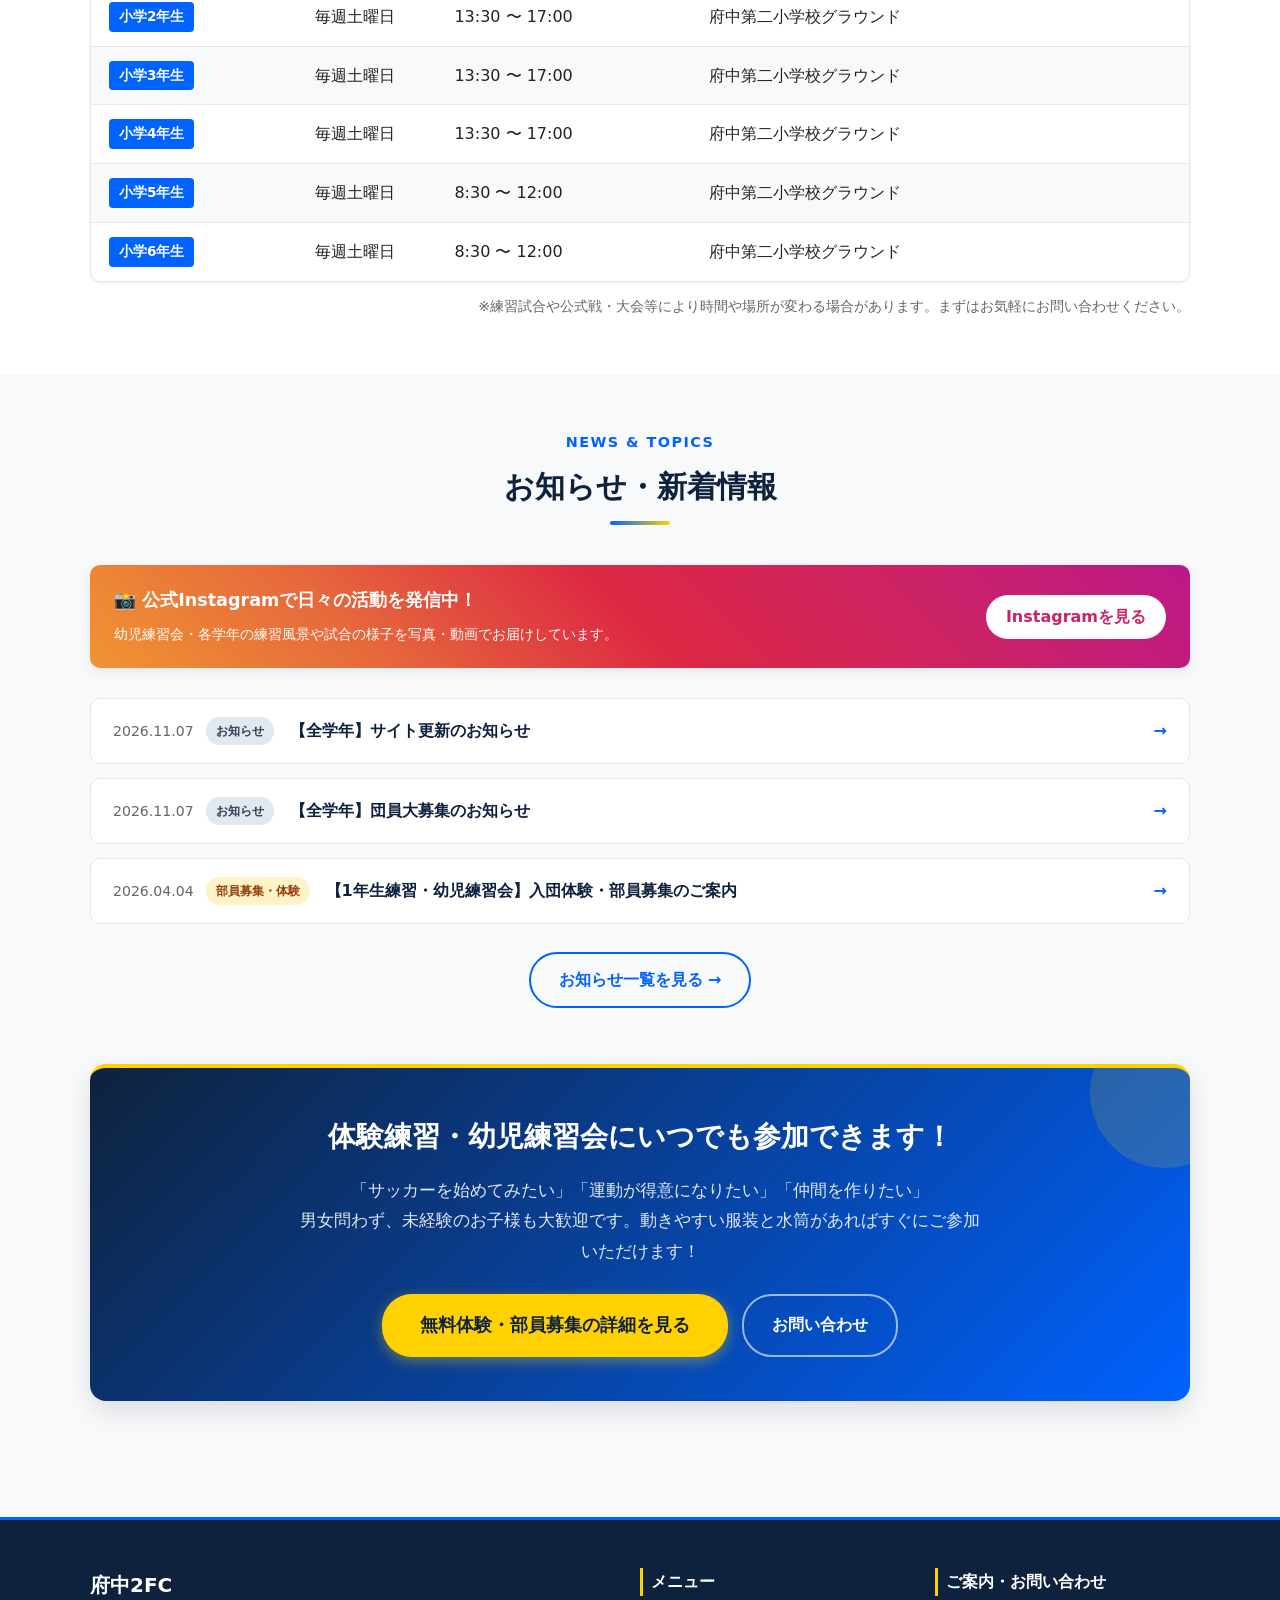
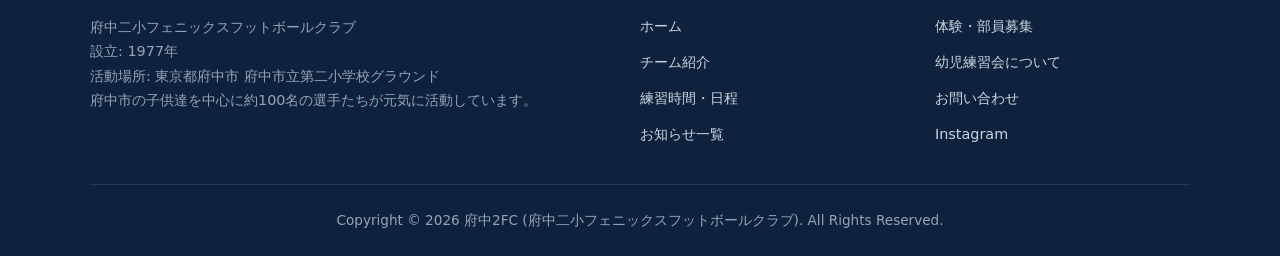
==== commit 6321dfa1: "deploy: sync from hp-proc (9709663)" ====
--- a/index.html
+++ b/index.html
@@ -200,6 +200,15 @@
 
         <div class="news-list">
           <!-- POSTS:START -->
+          <a href="posts/20261107-site-update-20261107.html" class="news-item">
+          <div class="news-meta">
+            <span class="news-date">2026.11.07</span>
+            <span class="news-tag tag-info">お知らせ</span>
+          </div>
+          <div class="news-title">【全学年】サイト更新のお知らせ</div>
+          <span class="news-arrow">→</span>
+        </a>
+
           <a href="posts/20261107-recruit-2026.html" class="news-item">
           <div class="news-meta">
             <span class="news-date">2026.11.07</span>
@@ -215,15 +224,6 @@
               <span class="news-tag tag-recruit">部員募集・体験</span>
             </div>
             <div class="news-title">【1年生練習・幼児練習会】入団体験・部員募集のご案内</div>
-            <span class="news-arrow">→</span>
-          </a>
-
-          <a href="news.html" class="news-item">
-            <div class="news-meta">
-              <span class="news-date">2026.04.01</span>
-              <span class="news-tag tag-info">お知らせ</span>
-            </div>
-            <div class="news-title">新年度の練習スケジュールおよび活動体制について</div>
             <span class="news-arrow">→</span>
           </a>
           <!-- POSTS:END -->
